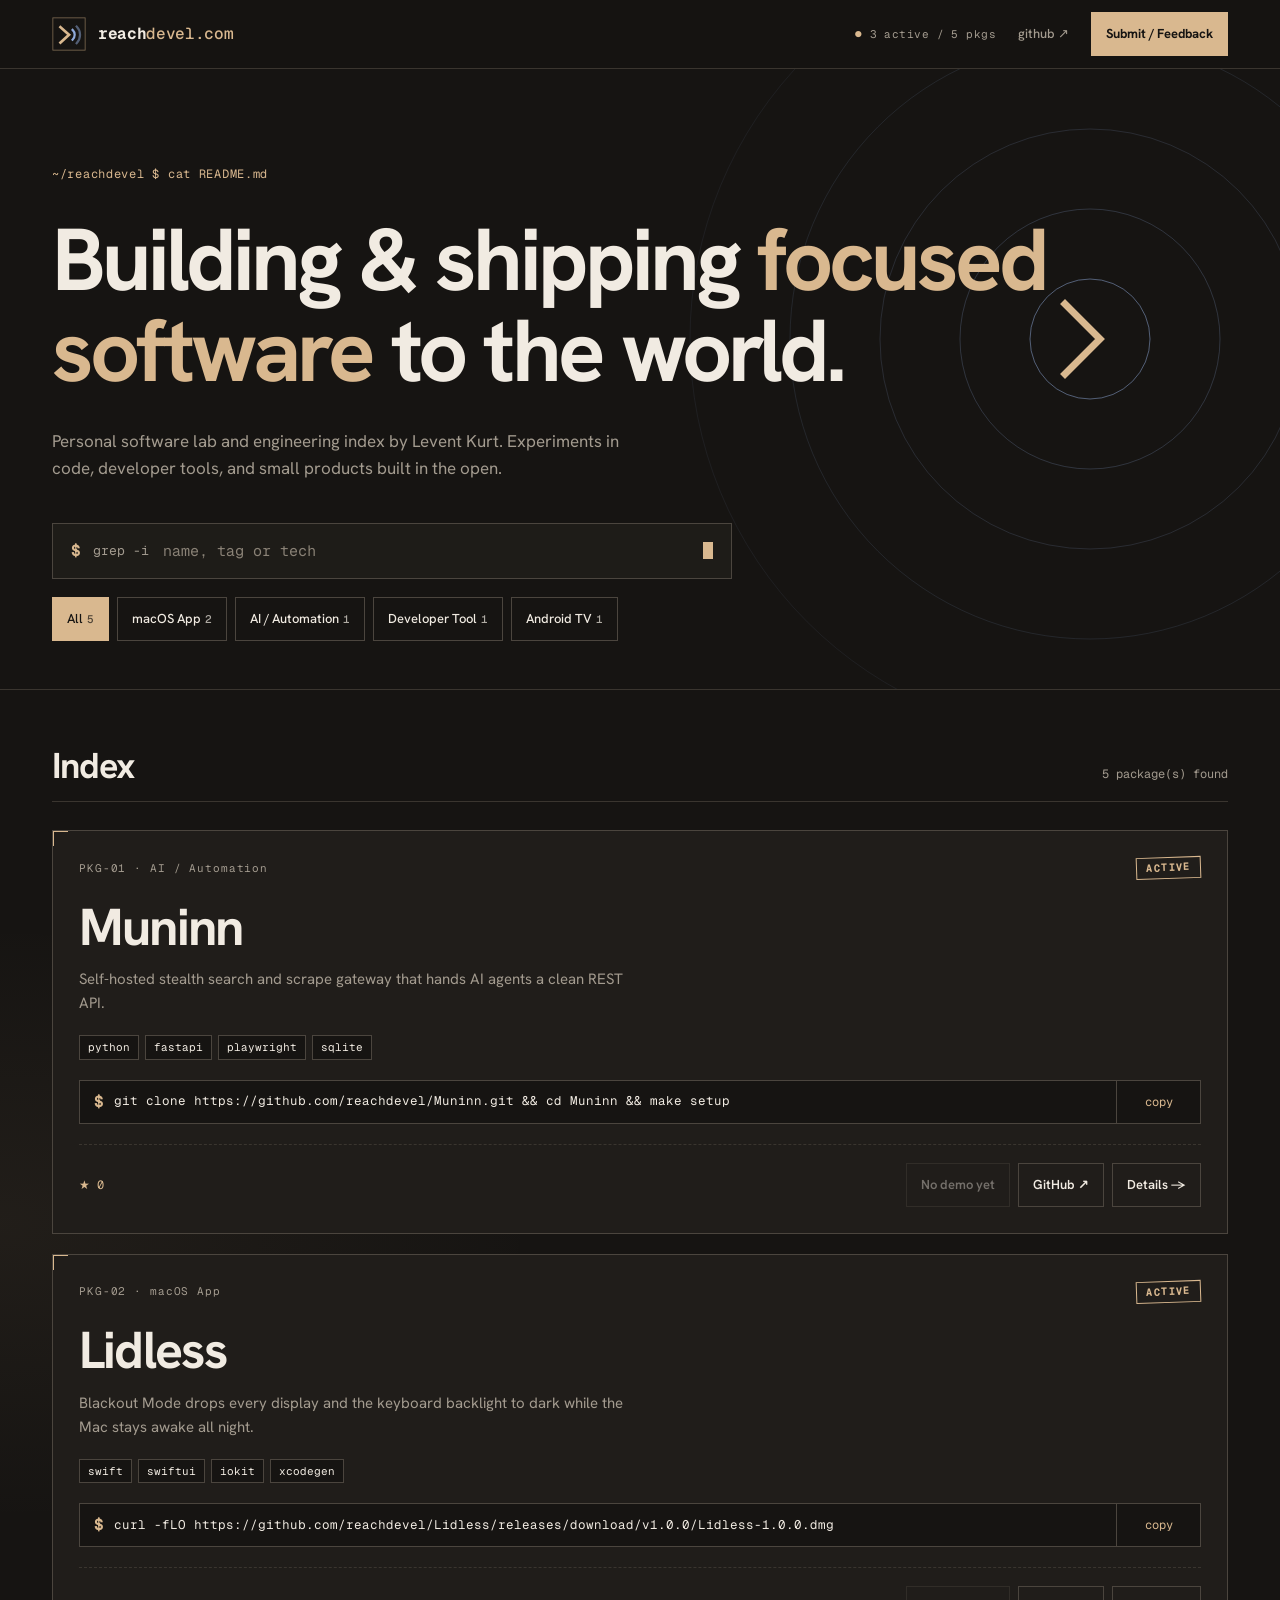
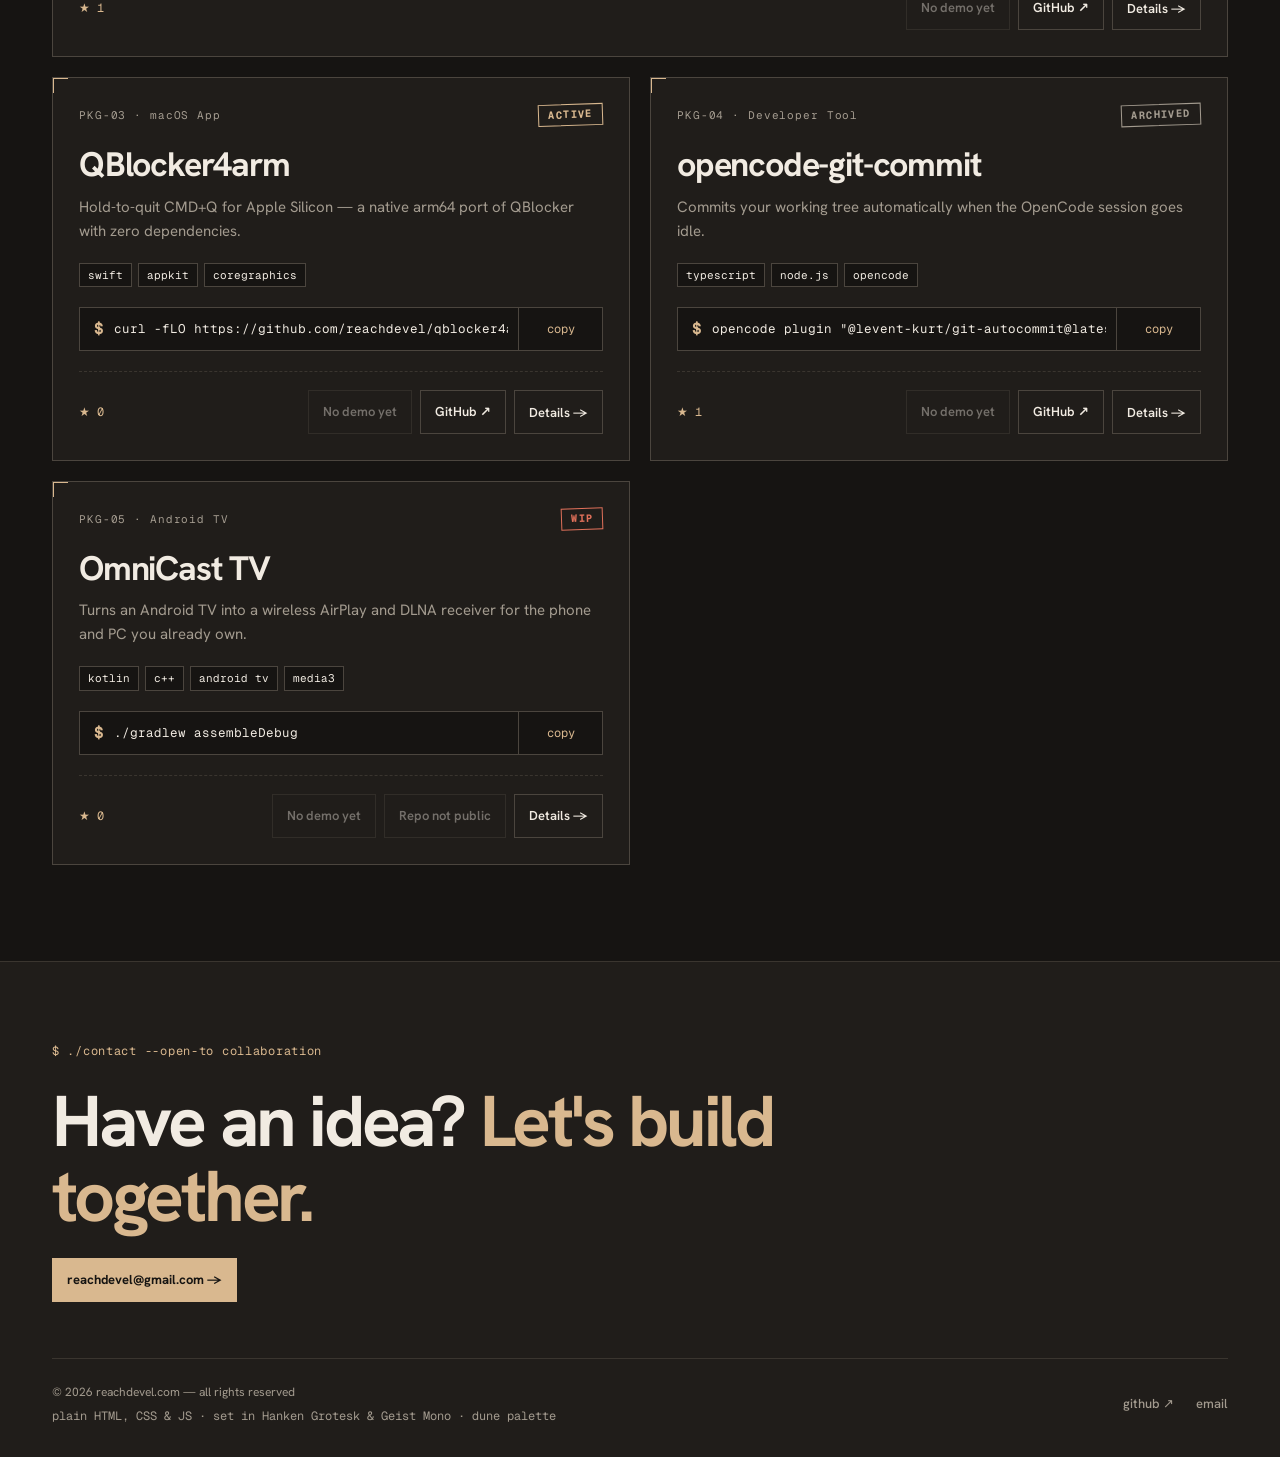
==== site/index.html @ 2e11d1d7 "Initial: reachdevel.com source, brand assets, Pages deploy workflow" ====
<!doctype html>
<html lang="en">
<head>
<meta charset="utf-8">
<meta name="viewport" content="width=device-width, initial-scale=1">
<title>reachdevel.com — pet projects, shipped</title>
<meta name="description" content="Experiments in code, developer tools and small products, shipped under reachdevel.com.">
<link rel="canonical" href="https://reachdevel.com/">
<link rel="preconnect" href="https://fonts.googleapis.com">
<link rel="preconnect" href="https://fonts.gstatic.com" crossorigin>
<link rel="stylesheet" href="https://fonts.googleapis.com/css2?family=Hanken+Grotesk:wght@400;500;600;700;800&family=Geist+Mono:wght@400;500;600;700&display=swap">
<link rel="icon" href="icon.svg" type="image/svg+xml">
<link rel="icon" href="icon-256.png" sizes="256x256" type="image/png">
<link rel="apple-touch-icon" href="icon-256.png">
<link rel="stylesheet" href="styles.css">
</head>
<body>

<header class="site-header">
  <div class="wrap header-in">
    <a href="#top" class="brand" aria-label="reachdevel.com home">
      <svg width="34" height="34" viewBox="0 0 40 40" fill="none" aria-hidden="true">
        <rect x="1" y="1" width="38" height="38" fill="#161412" stroke="#D9B88F" stroke-opacity=".5"/>
        <path d="M10 12 20 21 10 30" stroke="#D9B88F" stroke-width="3.2" stroke-linecap="square"/>
        <path d="M24.2 15.2A8 8 0 0 1 24.2 26.8" stroke="#8FA9D9" stroke-width="2.6" stroke-linecap="square"/>
        <path d="M29 11.2A14 14 0 0 1 29 30.8" stroke="#8FA9D9" stroke-width="2.6" stroke-linecap="square" opacity=".5"/>
      </svg>
      <span class="wordmark"><b>reach</b><span>devel.com</span></span>
    </a>
    <nav class="header-nav" aria-label="Primary">
      <span class="stat mono hide-sm" id="stat"></span>
      <a class="nav-a hide-sm" id="gh-link" href="#" target="_blank" rel="noopener">github ↗</a>
      <a class="btn btn-primary" id="feedback-link" href="#">Submit / Feedback</a>
    </nav>
  </div>
</header>

<main id="top">
  <section class="hero">
    <svg class="rings" aria-hidden="true" viewBox="0 0 900 900">
      <g fill="none" stroke="#8FA9D9">
        <circle cx="450" cy="450" r="60" stroke-opacity=".5"/>
        <circle cx="450" cy="450" r="130" stroke-opacity=".22"/>
        <circle cx="450" cy="450" r="210" stroke-opacity=".16"/>
        <circle cx="450" cy="450" r="300" stroke-opacity=".12"/>
        <circle cx="450" cy="450" r="400" stroke-opacity=".08"/>
        <circle class="ring" cx="450" cy="450" r="440" stroke="#D9B88F" stroke-width="2" style="animation-delay:0s"/>
        <circle class="ring" cx="450" cy="450" r="440" stroke="#D9B88F" stroke-width="2" style="animation-delay:2.3s"/>
        <circle class="ring" cx="450" cy="450" r="440" stroke="#D9B88F" stroke-width="2" style="animation-delay:4.6s"/>
      </g>
      <path d="M425 415 460 450 425 485" fill="none" stroke="#D9B88F" stroke-width="7" stroke-linecap="square"/>
    </svg>
    <div class="wrap hero-in">
      <span class="mono hero-cmd rise" style="animation-delay:.05s">~/reachdevel $ cat README.md</span>
      <h1 class="rise" style="animation-delay:.2s">Building &amp; shipping <em>focused software</em> to the world.</h1>
      <p class="hero-sub rise" style="animation-delay:.4s">Personal software lab and engineering index by Levent Kurt. Experiments in code, developer tools, and small products built in the open.</p>
      <div class="controls rise" style="animation-delay:.55s">
        <div class="sbox">
          <label for="q" class="sr-only">Search projects</label>
          <span class="mono prompt">$</span>
          <span class="mono grep">grep -i</span>
          <input id="q" class="search" type="search" placeholder="name, tag or tech" autocomplete="off">
          <span class="caret" aria-hidden="true"></span>
        </div>
        <div role="tablist" aria-label="Filter by category" class="tabs" id="tabs"></div>
      </div>
    </div>
  </section>

  <section class="wrap projects" aria-labelledby="idx">
    <div class="projects-head">
      <h2 id="idx">Index</h2>
      <span class="mono count" id="count" aria-live="polite"></span>
    </div>
    <div class="grid" id="grid"></div>
    <div class="empty" id="empty" hidden>
      <span class="empty-title">No matching packages.</span>
      <span class="mono dim">E: unable to locate package</span>
      <button class="btn" id="reset" type="button">reset filters</button>
    </div>
  </section>
</main>

<footer class="site-footer">
  <div class="wrap footer-in">
    <div class="cta">
      <span class="mono cta-cmd">$ ./contact --open-to collaboration</span>
      <h2>Have an idea? <em>Let's build together.</em></h2>
      <div><a class="btn btn-primary" id="cta-mail" href="#"></a></div>
    </div>
    <div class="footer-bar">
      <div class="credits">
        <span id="copy-line"></span>
        <span class="mono">plain HTML, CSS &amp; JS · set in Hanken Grotesk &amp; Geist Mono · dune palette</span>
      </div>
      <div class="footer-links">
        <a class="nav-a" id="gh-link-2" href="#" target="_blank" rel="noopener">github ↗</a>
        <a class="nav-a" id="mail-link-2" href="#">email</a>
      </div>
    </div>
  </div>
</footer>

<div class="modal-back" id="modal" hidden>
  <div class="modal" role="dialog" aria-modal="true" aria-labelledby="m-title" id="modal-box"></div>
</div>

<script src="app.js"></script>
</body>
</html>
---- site/styles.css ----
/* reachdevel.com — Dune theme */
:root{
  --ink:#161412;      /* page */
  --ink2:#201D1A;     /* card */
  --ink3:#2A2622;     /* card hover */
  --line:#3A352F;     /* inner dividers */
  --edge:#4B453E;     /* borders */
  --bone:#F1EBE2;     /* text */
  --dim:#A39B8F;      /* muted text */
  --primary:#D9B88F;  /* sand gold */
  --secondary:#8FA9D9;/* dusty blue */
  --accent:#E0705A;   /* terracotta */
  --sans:'Hanken Grotesk',system-ui,sans-serif;
  --mono:'Geist Mono',ui-monospace,monospace;
}
*{box-sizing:border-box}
html{scroll-behavior:smooth}
body{margin:0;background:radial-gradient(1200px 600px at 85% -10%,rgba(143,169,217,.07),transparent 60%),radial-gradient(900px 500px at 0% 40%,rgba(217,184,143,.06),transparent 60%),var(--ink);color:var(--bone);font-family:var(--sans);font-size:16px;line-height:1.5;-webkit-font-smoothing:antialiased}
a{color:var(--primary);text-decoration:none}
button{font-family:inherit}
::selection{background:var(--primary);color:var(--ink)}
h1,h2,h3,p{margin:0}
em{font-style:normal}
.mono{font-family:var(--mono)}
.dim{color:var(--dim)}
.wrap{max-width:1240px;margin:0 auto;padding:0 32px}
.sr-only{position:absolute;width:1px;height:1px;overflow:hidden;clip:rect(0 0 0 0)}
:focus-visible{outline:2px solid var(--primary);outline-offset:2px}

/* motion */
@keyframes rise{from{opacity:0;transform:translateY(22px)}to{opacity:1;transform:none}}
@keyframes ping{0%{opacity:0;transform:scale(.55)}25%{opacity:.55}100%{opacity:0;transform:scale(1.12)}}
@keyframes blink{50%{opacity:0}}
.rise{opacity:0;animation:rise .8s cubic-bezier(.2,.7,.2,1) forwards}
.ring{transform-box:fill-box;transform-origin:center;opacity:0;animation:ping 7s cubic-bezier(.2,.6,.3,1) infinite}
.caret{display:inline-block;width:.6em;height:1.1em;background:var(--primary);animation:blink 1.1s steps(1) infinite}
@media (prefers-reduced-motion:reduce){.rise{animation:none;opacity:1}.ring{animation:none;opacity:.2}.caret{animation:none}html{scroll-behavior:auto}}

/* buttons */
.btn{display:inline-flex;align-items:center;justify-content:center;gap:8px;min-height:44px;padding:0 14px;border:1px solid var(--edge);background:transparent;color:var(--bone);font-family:var(--sans);font-weight:600;font-size:13px;cursor:pointer;transition:background .15s,color .15s,border-color .15s}
.btn:hover{background:var(--primary);color:var(--ink);border-color:var(--primary)}
.btn-primary{background:var(--primary);color:var(--ink);border-color:var(--primary);font-weight:700}
.btn-primary:hover{background:var(--bone);border-color:var(--bone)}
.btn-off{opacity:.4;cursor:not-allowed}
.btn-off:hover{background:transparent;color:var(--bone);border-color:var(--edge)}
.nav-a{color:var(--dim);font-weight:500;font-size:13px}
.nav-a:hover{color:var(--bone)}

/* header */
.site-header{position:sticky;top:0;z-index:20;background:rgba(22,20,18,.92);backdrop-filter:blur(10px);border-bottom:1px solid var(--line)}
.header-in{height:68px;display:flex;align-items:center;justify-content:space-between;gap:16px}
.brand{display:flex;align-items:center;gap:12px;color:var(--bone)}
.wordmark{display:inline-flex;align-items:baseline;white-space:nowrap;font-family:var(--mono);font-size:16px;letter-spacing:-.02em}
.wordmark b{font-weight:700}
.wordmark span{color:var(--primary);font-weight:500}
.header-nav{display:flex;align-items:center;gap:22px}
.stat{font-size:11px;color:var(--dim);letter-spacing:.04em}
.stat i{color:var(--primary);font-style:normal}

/* hero */
.hero{position:relative;overflow:hidden;border-bottom:1px solid var(--line)}
.rings{position:absolute;right:-260px;top:-180px;width:900px;height:900px;pointer-events:none}
.hero-in{position:relative;padding-top:96px;padding-bottom:48px;display:flex;flex-direction:column;gap:32px}
.hero-cmd{font-size:12px;color:var(--primary);letter-spacing:.06em}
.hero h1{font-size:88px;line-height:1.03;letter-spacing:-.045em;font-weight:700;max-width:1000px}
.hero h1 em,.cta h2 em{color:var(--primary)}
.hero-sub{max-width:580px;font-size:17px;line-height:1.6;color:var(--dim)}
.controls{display:flex;flex-direction:column;gap:18px;margin-top:8px}
.sbox{display:flex;align-items:center;gap:12px;max-width:680px;height:56px;padding:0 18px;border:1px solid var(--edge);background:rgba(32,29,26,.9)}
.sbox:focus-within{border-color:var(--primary)}
.prompt{color:var(--primary);font-weight:700}
.grep{color:var(--dim);font-size:13px}
.search{flex:1;min-width:0;height:100%;background:transparent;border:0;color:var(--bone);font-family:var(--mono);font-size:15px}
.search:focus{outline:none}
.search::placeholder{color:#8A8276}
.tabs{display:flex;flex-wrap:wrap;gap:8px}
.tab{min-height:44px;padding:0 14px;font-family:var(--sans);font-weight:500;font-size:13px;cursor:pointer;border:1px solid var(--edge);background:transparent;color:var(--bone)}
.tab:hover{border-color:var(--primary)}
.tab[aria-selected="true"]{background:var(--primary);color:var(--ink);border-color:var(--primary)}
.tab .n{font-family:var(--mono);font-size:11px;opacity:.7;margin-left:4px}

/* projects */
.projects{padding-top:56px;padding-bottom:96px}
.projects-head{display:flex;align-items:baseline;justify-content:space-between;gap:16px;padding-bottom:16px;margin-bottom:28px;border-bottom:1px solid var(--line)}
.projects-head h2{font-size:36px;letter-spacing:-.03em;line-height:1.1}
.count{font-size:12px;color:var(--dim)}
.grid{display:grid;grid-template-columns:repeat(2,minmax(0,1fr));gap:20px}
.card{position:relative;overflow:hidden;display:flex;flex-direction:column;gap:20px;padding:26px;background:var(--ink2);border:1px solid var(--edge);cursor:pointer;transition:background .25s,border-color .25s;opacity:0;animation:rise .8s cubic-bezier(.2,.7,.2,1) forwards}
.card.wide{grid-column:span 2}
.card::before{content:'';position:absolute;top:-1px;left:-1px;width:14px;height:14px;border-top:2px solid var(--primary);border-left:2px solid var(--primary)}
.card::after{content:'';position:absolute;left:0;right:0;top:0;height:2px;background:linear-gradient(90deg,transparent,var(--primary),transparent);transform:translateX(-100%);transition:transform .7s}
.card:hover{background:var(--ink3);border-color:rgba(217,184,143,.55)}
.card:hover::after{transform:translateX(100%)}
.card:hover .ttl{color:var(--primary)}
.card-top{display:flex;align-items:center;justify-content:space-between;gap:12px}
.pkg{font-family:var(--mono);font-size:11px;color:var(--dim);letter-spacing:.08em}
.stamp{display:inline-block;transform:rotate(-2deg);border:1.5px solid currentColor;padding:2px 9px;font-family:var(--mono);font-size:10.5px;font-weight:700;letter-spacing:.14em;text-transform:uppercase}
.st-active{color:var(--primary)}
.st-beta{color:var(--secondary)}
.st-wip{color:var(--accent)}
.st-archived{color:var(--dim)}
.card-body{display:flex;flex-direction:column;gap:12px;flex-grow:1}
.ttl{font-size:34px;line-height:1.08;letter-spacing:-.035em;font-weight:700;transition:color .2s}
.card.wide .ttl{font-size:52px}
.tagline{max-width:560px;font-size:15px;line-height:1.6;color:var(--dim)}
.tags{display:flex;flex-wrap:wrap;gap:6px}
.tag{font-family:var(--mono);font-size:11px;padding:3px 8px;border:1px solid var(--edge);background:var(--ink)}
.cmd{display:flex;align-items:center;gap:10px;min-height:44px;padding:0 0 0 14px;border:1px solid var(--edge);background:var(--ink);cursor:default}
.cmd .p{font-family:var(--mono);font-weight:700;color:var(--primary)}
.cmd code{flex:1;min-width:0;overflow-x:auto;white-space:nowrap;font-family:var(--mono);font-size:12.5px;scrollbar-width:none}
.cmd code::-webkit-scrollbar{display:none}
.cmd button{align-self:stretch;min-width:84px;padding:0 14px;border:0;border-left:1px solid var(--edge);background:transparent;color:var(--primary);font-family:var(--mono);font-size:12px;cursor:pointer}
.cmd button:hover{background:var(--primary);color:var(--ink)}
.card-foot{display:flex;align-items:center;justify-content:space-between;gap:12px;flex-wrap:wrap;padding-top:18px;border-top:1px dashed var(--line)}
.stars{font-family:var(--mono);font-size:12px;color:var(--primary)}
.actions{display:flex;flex-wrap:wrap;gap:8px}

.empty{display:flex;flex-direction:column;align-items:center;gap:14px;padding:72px 24px;border:1px dashed var(--edge);text-align:center}
.empty[hidden]{display:none}
.empty-title{font-size:26px;font-weight:700;letter-spacing:-.03em;line-height:1.2}

/* footer */
.site-footer{border-top:1px solid var(--line);background:var(--ink2)}
.footer-in{padding-top:80px;padding-bottom:32px;display:flex;flex-direction:column;gap:56px}
.cta{display:flex;flex-direction:column;gap:24px}
.cta-cmd{font-size:12px;color:var(--primary);letter-spacing:.06em}
.cta h2{font-size:72px;line-height:1.04;letter-spacing:-.045em;font-weight:700;max-width:900px}
.footer-bar{display:flex;flex-wrap:wrap;align-items:center;justify-content:space-between;gap:16px;padding-top:24px;border-top:1px solid var(--line)}
.credits{display:flex;flex-direction:column;gap:6px;font-size:12px;color:var(--dim)}
.footer-links{display:flex;gap:22px}

/* modal (man page) */
.modal-back{position:fixed;inset:0;z-index:50;display:flex;align-items:flex-start;justify-content:center;padding:40px 16px;overflow:auto;background:rgba(10,9,8,.88);backdrop-filter:blur(5px)}
.modal-back[hidden]{display:none}
.modal{width:100%;max-width:780px;background:var(--ink2);border:1px solid var(--primary);box-shadow:0 0 0 6px rgba(217,184,143,.06),0 40px 100px -20px rgba(0,0,0,.9);animation:rise .35s cubic-bezier(.2,.7,.2,1) both}
.m-bar{display:flex;align-items:center;justify-content:space-between;gap:12px;padding:14px 22px;border-bottom:1px solid var(--line);font-family:var(--mono);font-size:11px;color:var(--dim);letter-spacing:.06em}
.m-x{width:44px;height:44px;margin:-8px -10px -8px 0;border:1px solid var(--edge);background:transparent;color:var(--bone);font-family:var(--mono);font-size:16px;cursor:pointer}
.m-x:hover{background:var(--primary);color:var(--ink)}
.m-body{padding:28px 22px 32px;display:flex;flex-direction:column;gap:28px}
.m-head{display:flex;flex-direction:column;gap:14px}
.m-head .row{display:flex;align-items:center;gap:12px;flex-wrap:wrap}
.m-head h2{font-size:48px;line-height:1.05;letter-spacing:-.04em;font-weight:700}
.m-sec{display:flex;flex-direction:column;gap:8px}
.m-sec h3{font-family:var(--mono);font-size:12px;font-weight:700;letter-spacing:.1em}
.m-sec .ind{margin-left:24px}
.m-sec p.ind{font-size:15px;line-height:1.75;color:#CFC6B6}
.m-sec p.name{color:var(--bone);line-height:1.7}
.m-sec pre{margin:0 0 0 24px;padding:14px 16px;background:var(--ink);border-left:2px solid var(--primary);font-family:var(--mono);font-size:12px;line-height:1.8;color:var(--primary);white-space:pre-wrap;overflow:auto}
.m-sec .cmd{margin-left:24px;margin-bottom:8px}
.m-sec dl{margin:0 0 0 24px;display:grid;grid-template-columns:140px 1fr;gap:6px 16px;font-family:var(--mono);font-size:12.5px}
.m-sec dt{color:var(--dim)}
.m-sec dd{margin:0}
.m-links{display:flex;flex-wrap:wrap;gap:8px;margin-left:24px}

/* responsive */
@media (max-width:760px){
  .wrap{padding:0 16px}
  .grid{grid-template-columns:1fr}
  .card.wide{grid-column:span 1}
  .hero h1{font-size:40px}
  .hero-in{padding-top:56px}
  .ttl,.card.wide .ttl{font-size:28px}
  .card.wide .ttl{font-size:34px}
  .cta h2{font-size:36px}
  .m-head h2{font-size:34px}
  .m-sec dl{grid-template-columns:100px 1fr}
  .hide-sm{display:none !important}
}
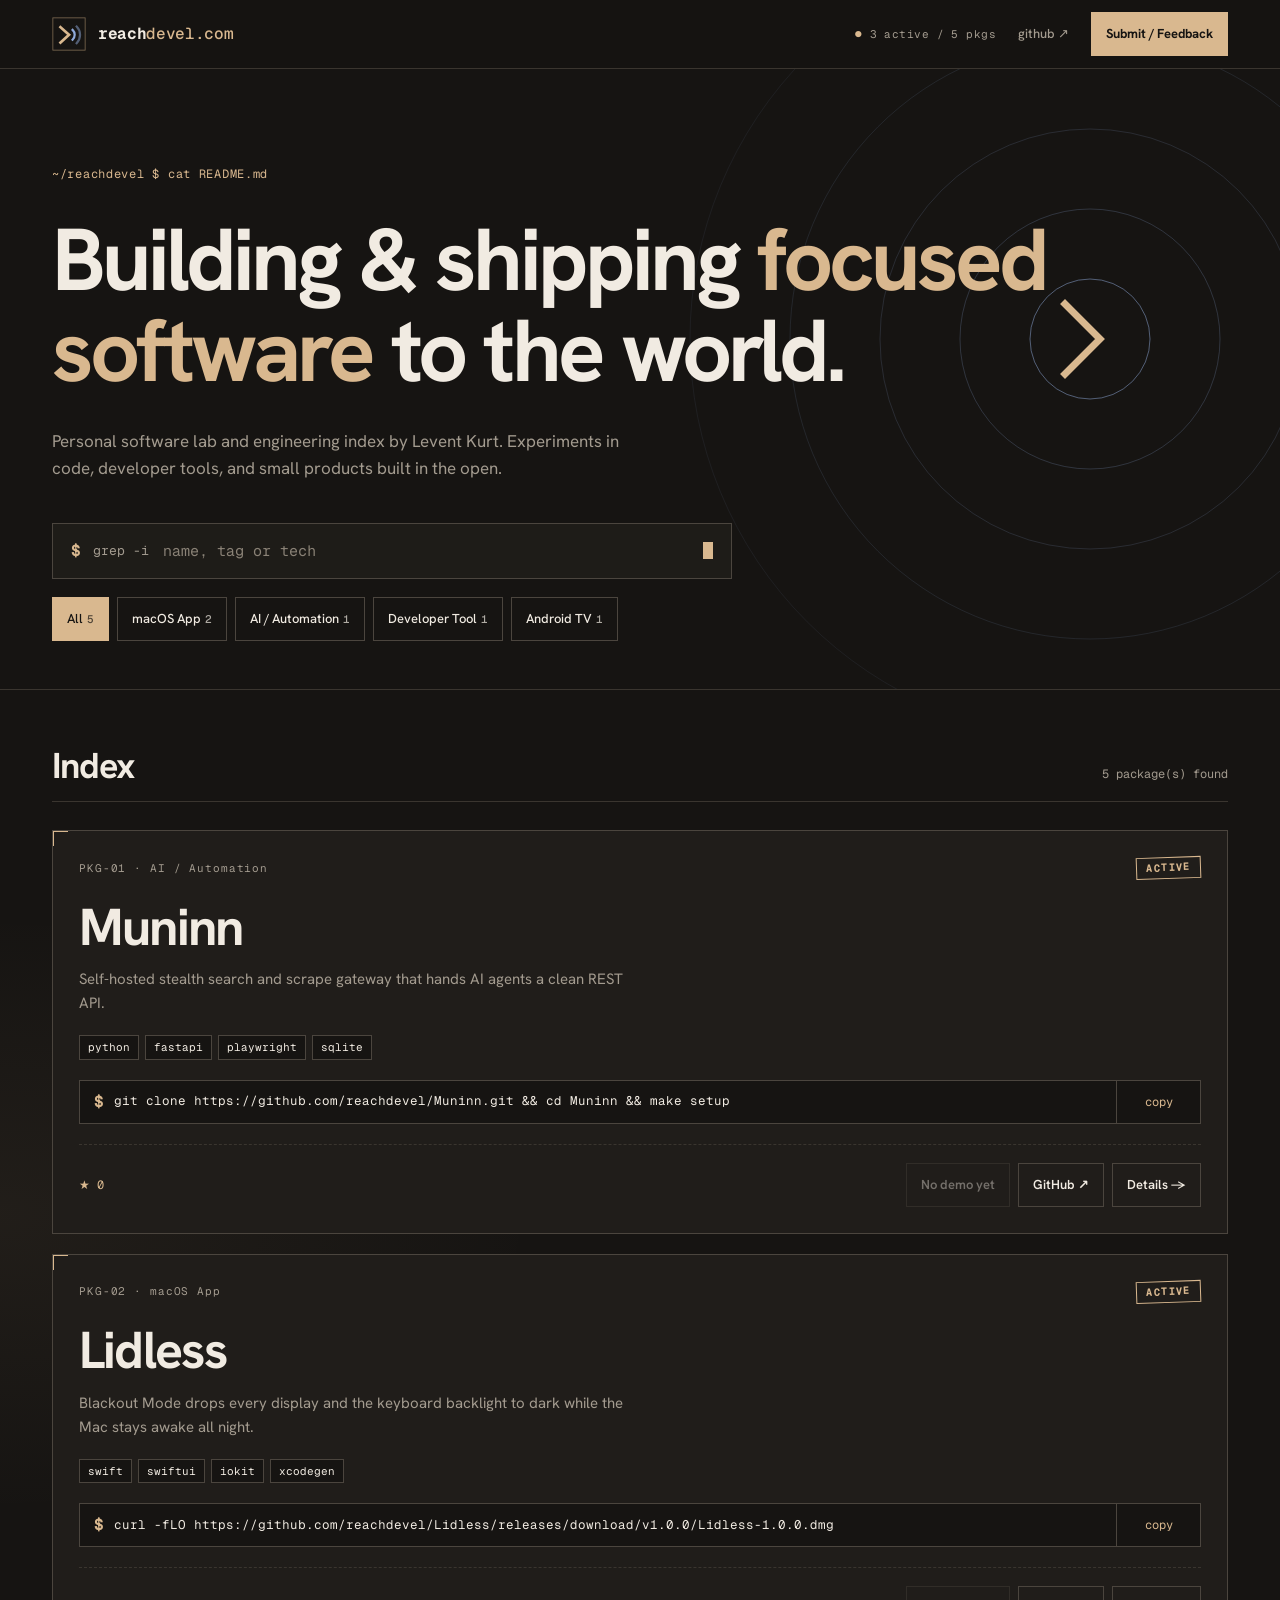
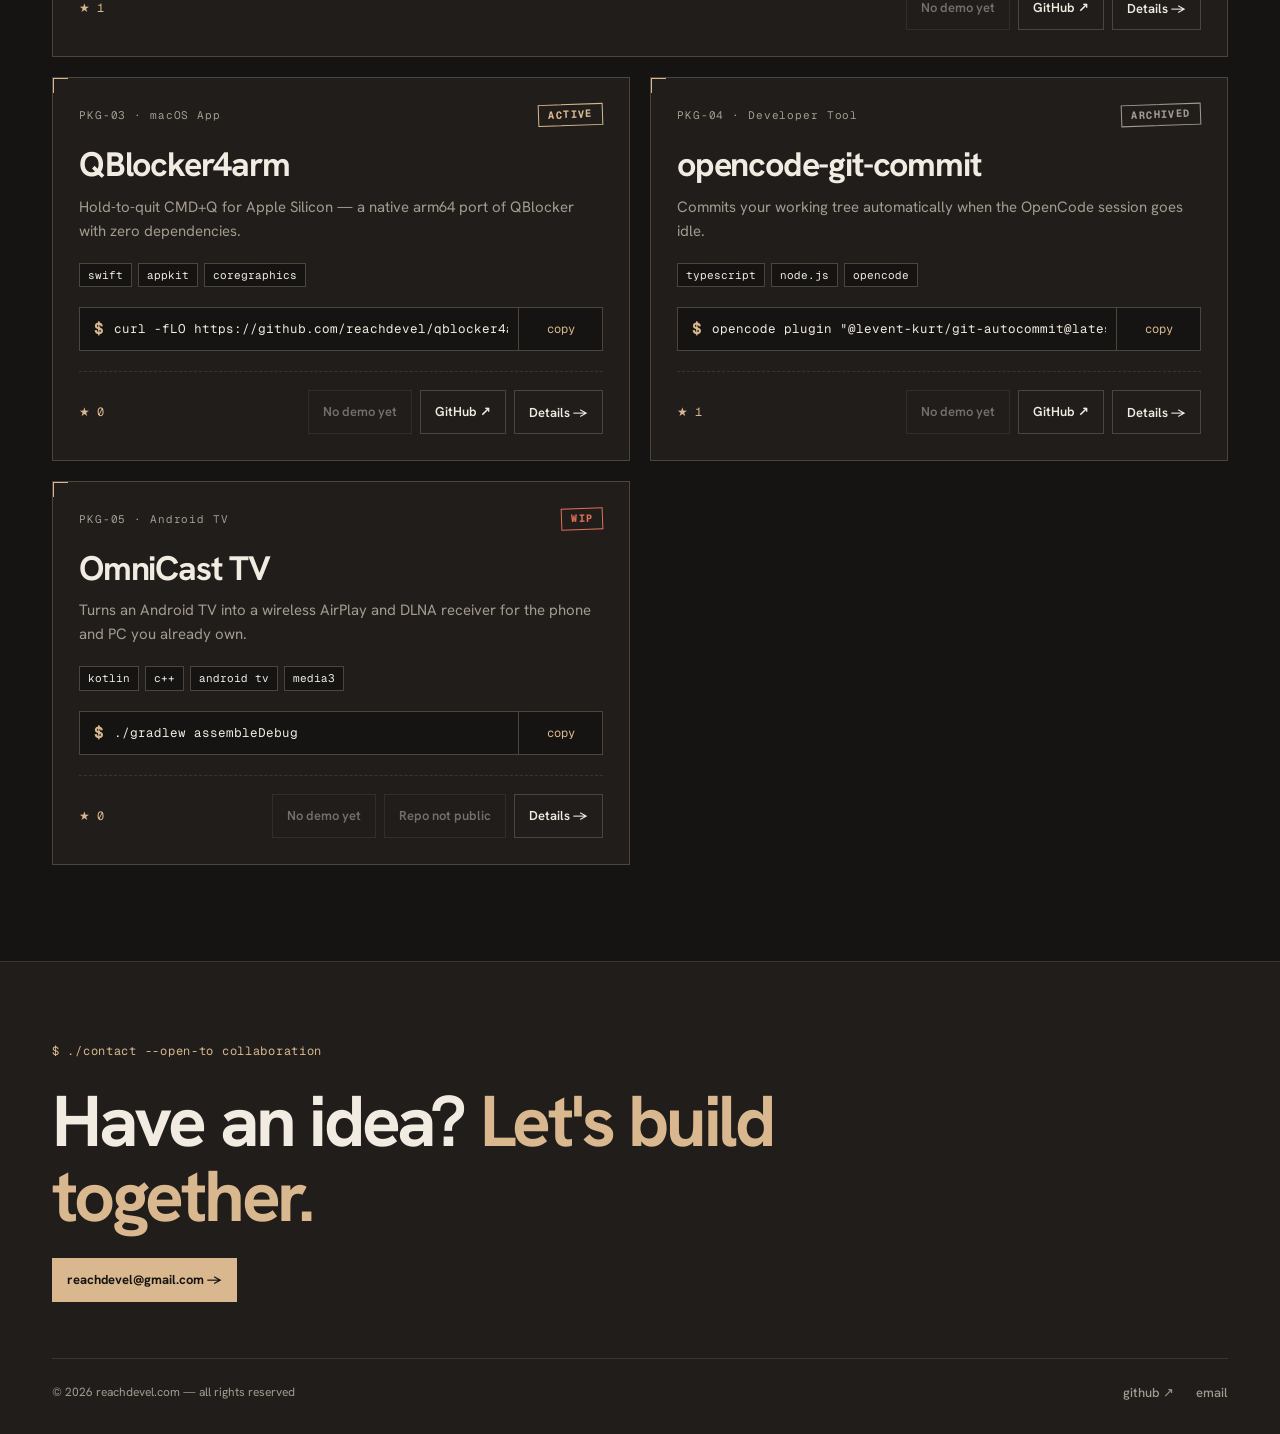
==== commit 74019bdb: "Remove the tech-stack credit line from the footer" ====
--- a/site/index.html
+++ b/site/index.html
@@ -91,7 +91,6 @@
     <div class="footer-bar">
       <div class="credits">
         <span id="copy-line"></span>
-        <span class="mono">plain HTML, CSS &amp; JS · set in Hanken Grotesk &amp; Geist Mono · dune palette</span>
       </div>
       <div class="footer-links">
         <a class="nav-a" id="gh-link-2" href="#" target="_blank" rel="noopener">github ↗</a>
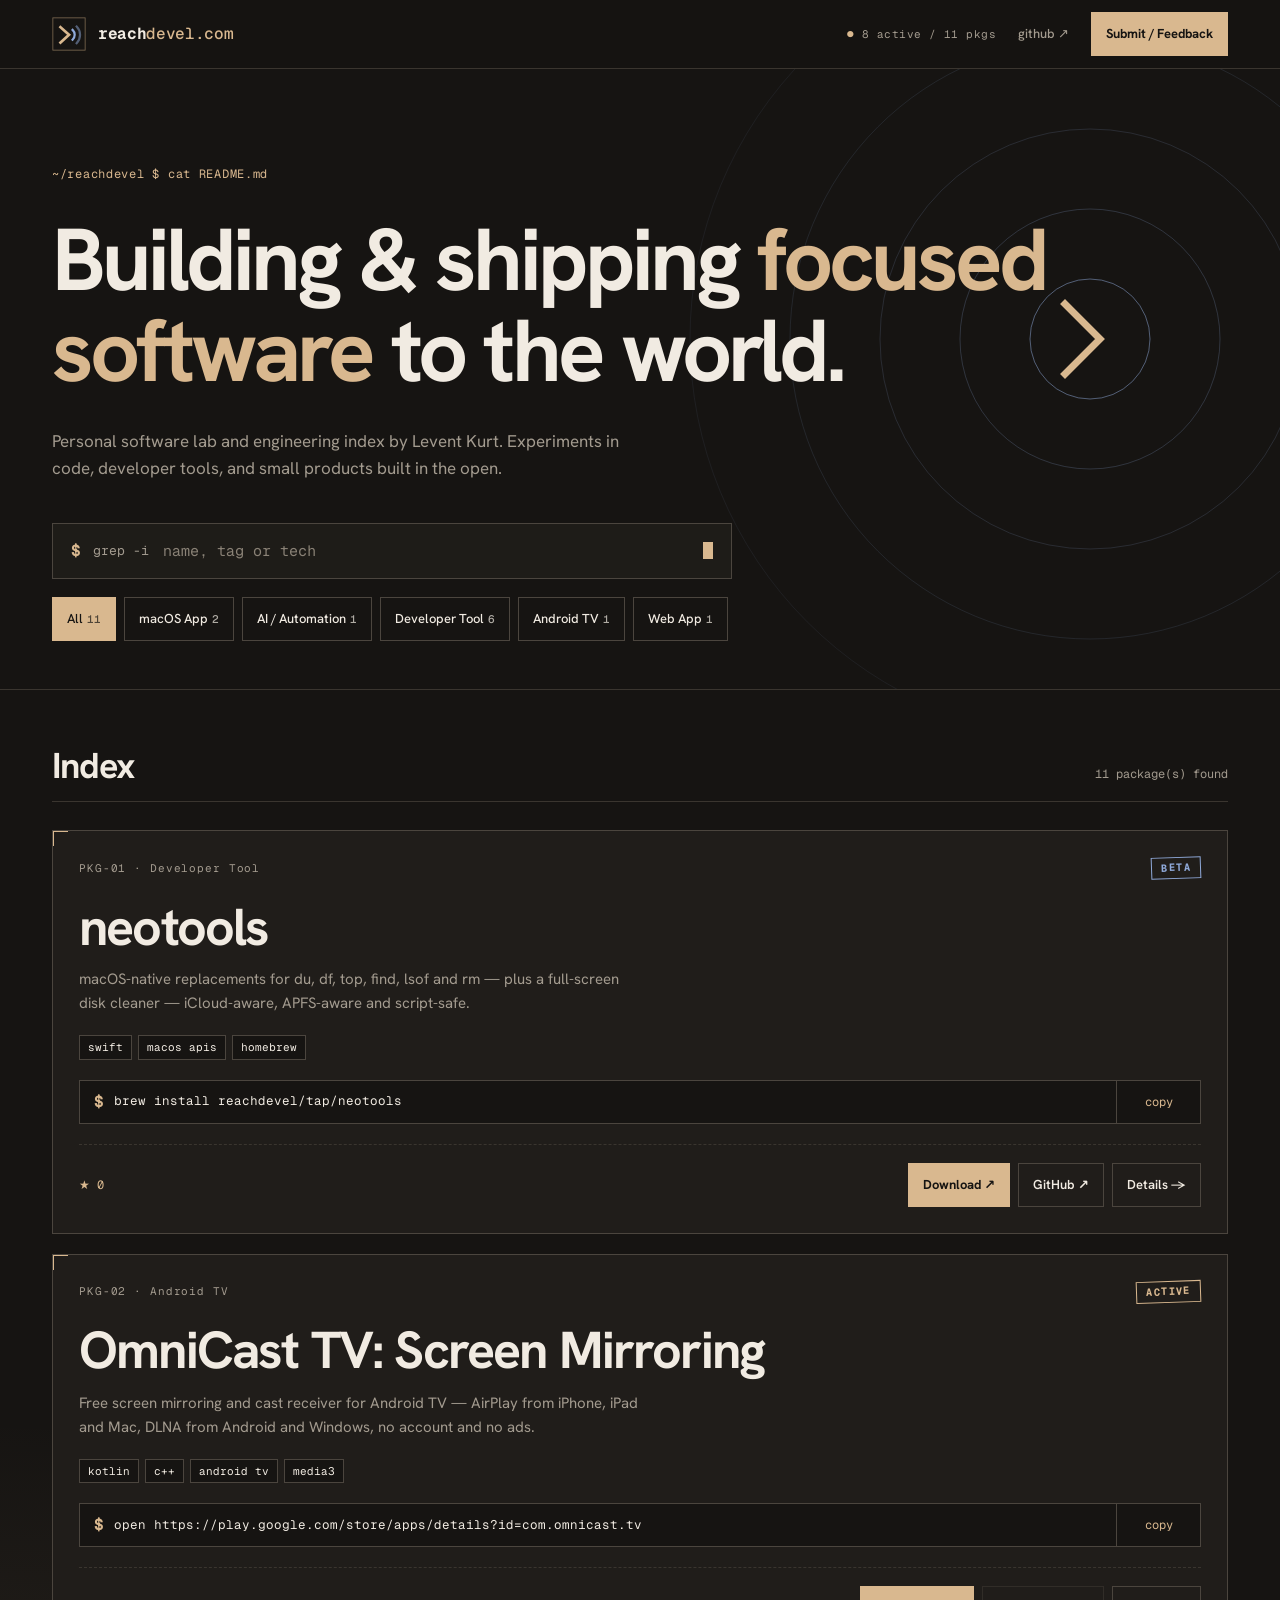
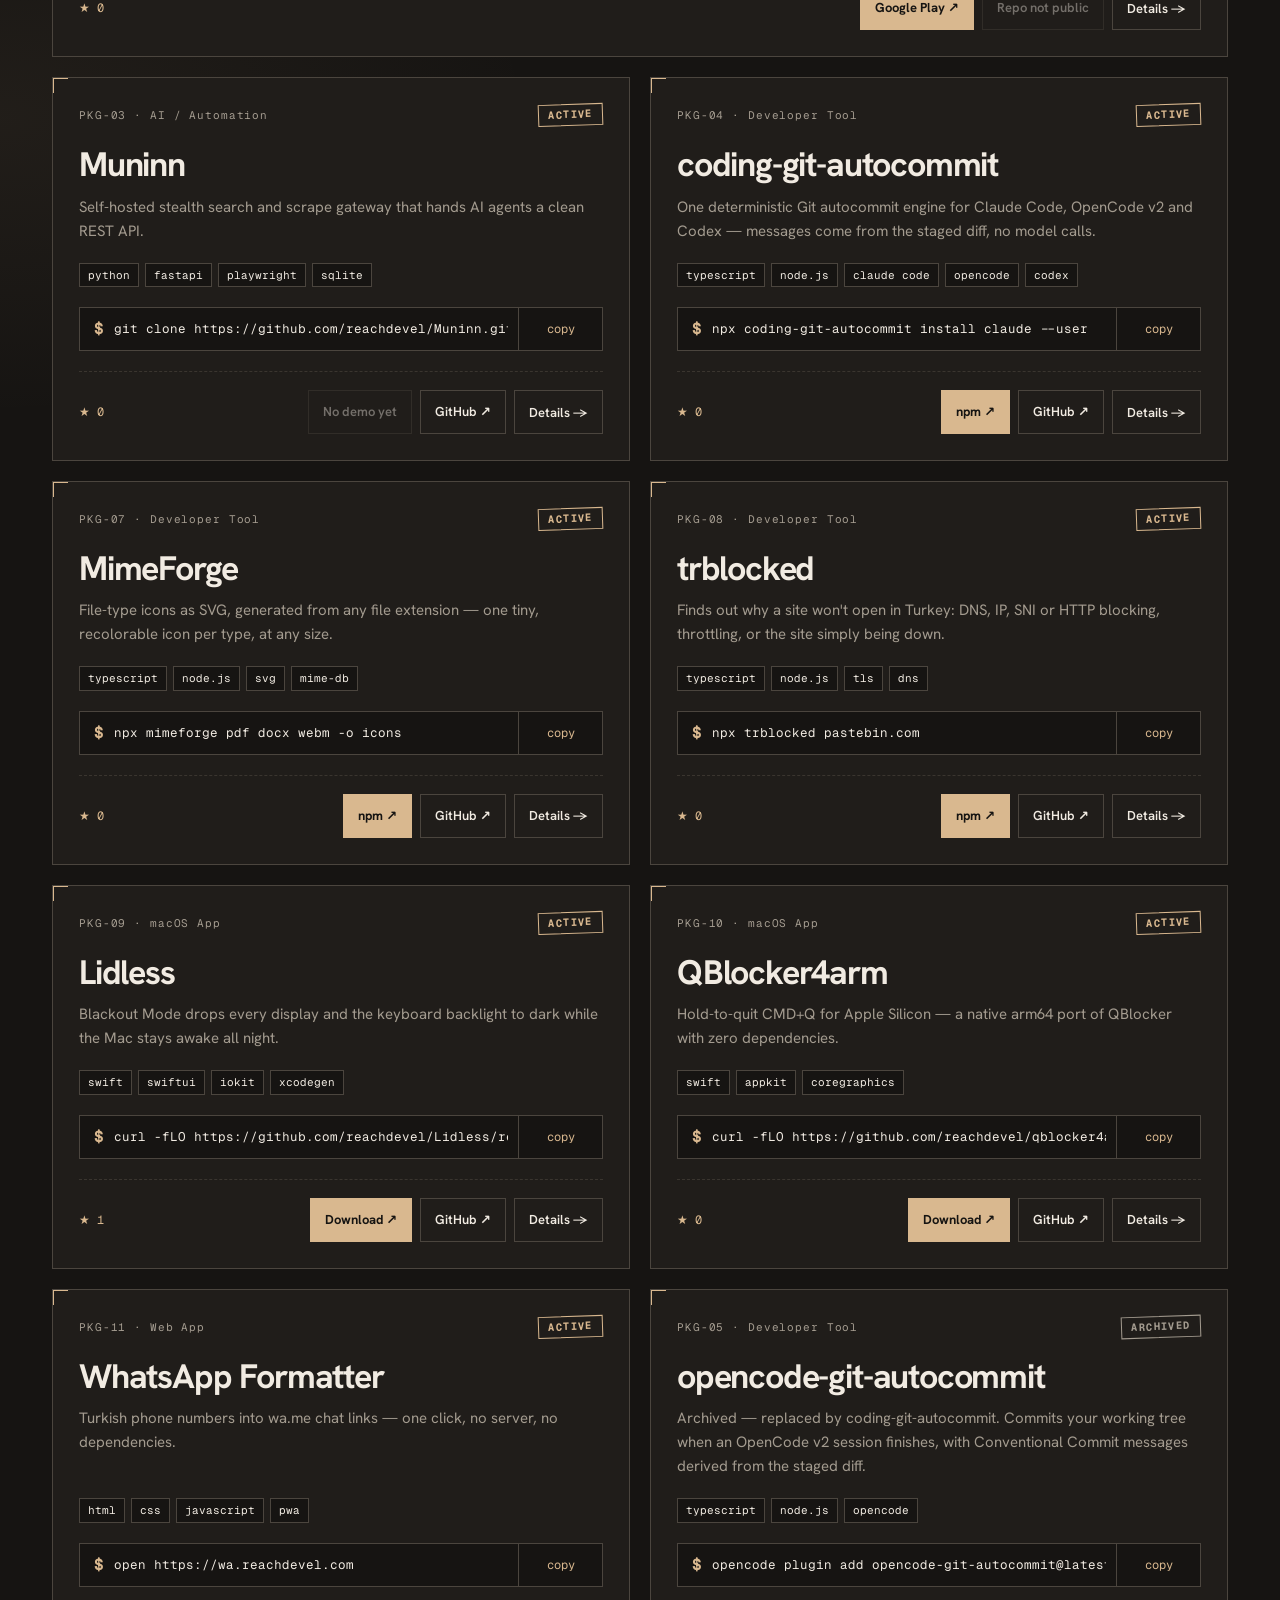
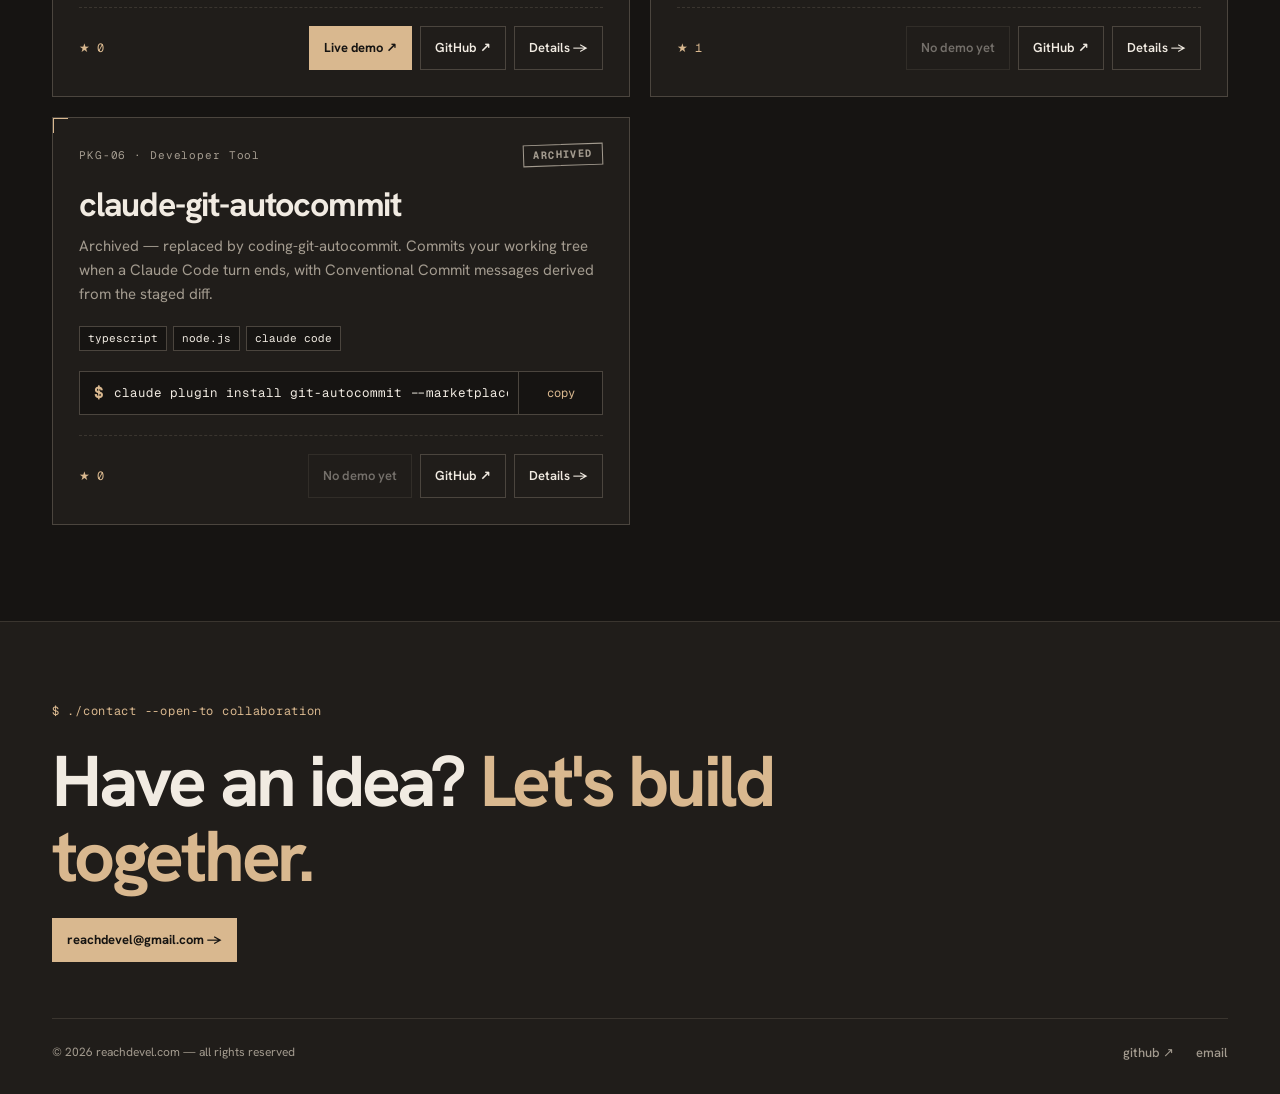
==== commit ed3c81ee: "Bust cached app.js so the new link buttons load" ====
--- a/site/index.html
+++ b/site/index.html
@@ -104,6 +104,6 @@
   <div class="modal" role="dialog" aria-modal="true" aria-labelledby="m-title" id="modal-box"></div>
 </div>
 
-<script src="app.js"></script>
+<script src="app.js?v=a354dfe"></script>
 </body>
 </html>
